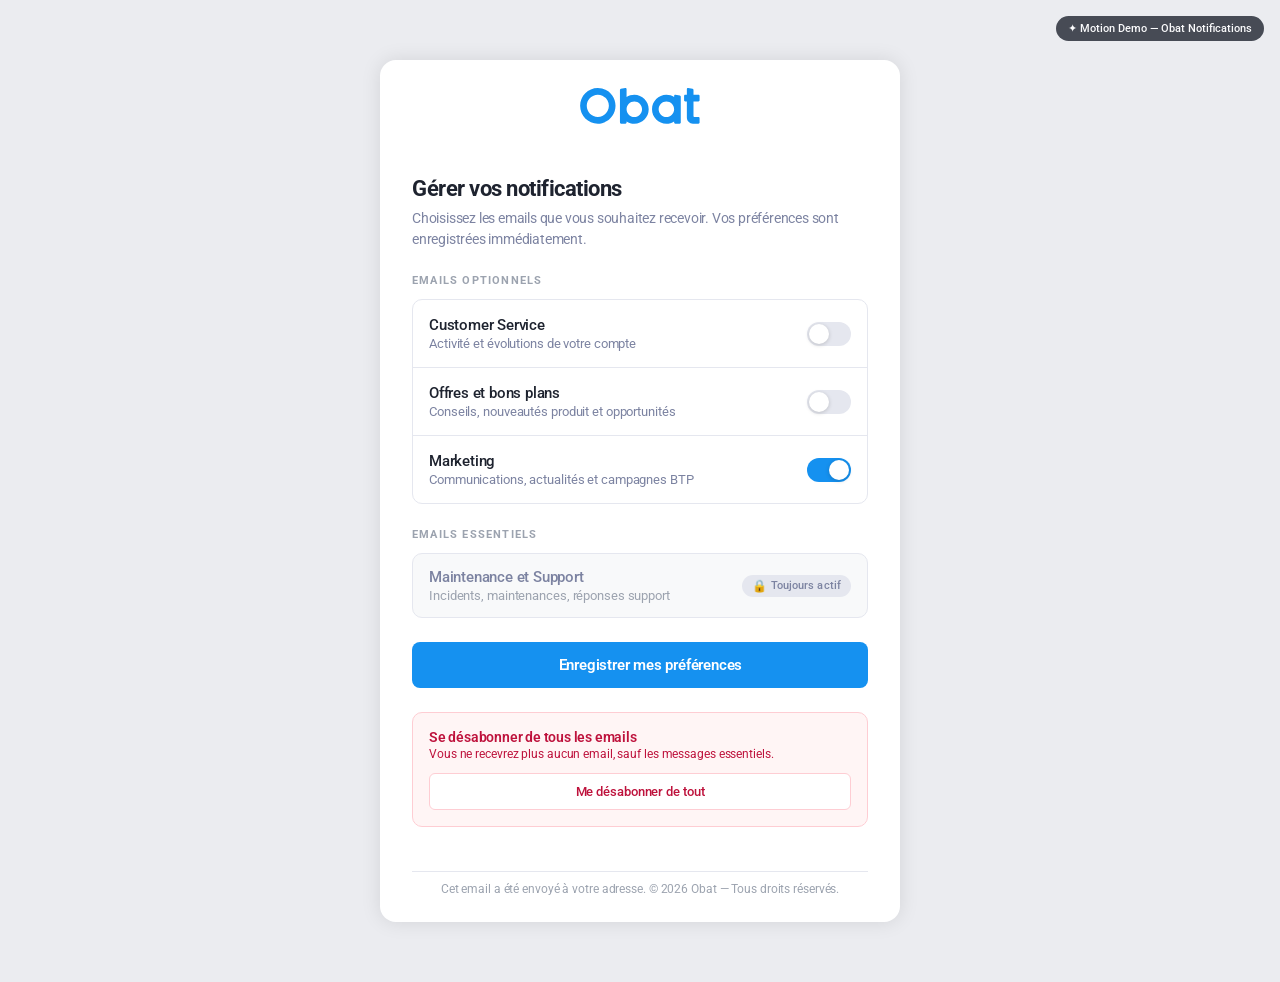
==== Test1/index.html @ bbacf0b9 "Rename index.html to index.html" ====
<!DOCTYPE html>
<html lang="fr">
<head>
  <meta charset="UTF-8" />
  <meta name="viewport" content="width=device-width, initial-scale=1.0" />
  <title>Obat — Gérer vos notifications (Motion Demo)</title>
  <link href="https://fonts.googleapis.com/css2?family=Roboto:wght@400;500;600;700&display=swap" rel="stylesheet" />
  <style>

    /* ── REDUCED MOTION — CRITICAL ── */
    @media (prefers-reduced-motion: reduce) {
      *, *::before, *::after {
        animation-duration: 0.01ms !important;
        transition-duration: 0.01ms !important;
      }
    }

    /* ── TOKENS ── */
    :root {
      --blue: #1591f0;
      --blue-hover: rgba(21,145,240,0.35);
      --black: #1e232f;
      --grey-text: #7c83a1;
      --grey-muted: #9ca3af;
      --grey-border: #e5e7ef;
      --grey-bg: #f8f9fa;
      --grey-toggle: #e5e7ef;
      --red: #be123c;
      --red-bg: #fff5f5;
      --red-border: #fecdd3;
      --green: #16a34a;
      --ease-spring: cubic-bezier(0.34, 1.56, 0.64, 1);
      --ease-out: cubic-bezier(0.16, 1, 0.3, 1);
    }

    *, *::before, *::after { box-sizing: border-box; margin: 0; padding: 0; }

    body {
      font-family: 'Roboto', sans-serif;
      background: #ebecf0;
      min-height: 100vh;
      display: flex;
      flex-direction: column;
      align-items: center;
      justify-content: center;
      padding: 60px 20px;
    }

    /* ── BADGE ── */
    .demo-badge {
      position: fixed; top: 16px; right: 16px;
      background: var(--black); color: white;
      font-size: 11px; font-weight: 500;
      padding: 6px 12px; border-radius: 99px;
      opacity: 0.8; z-index: 99;
    }

    /* ══════════════════════════════════════
       CARD — entrance animation (Jakub)
    ══════════════════════════════════════ */
    .card {
      background: white;
      border-radius: 16px;
      box-shadow: 0 0 20px rgba(0,0,0,0.10);
      width: 520px;
      max-width: 100%;
      overflow: hidden;

      /* Jakub entrance */
      animation: card-in 0.5s var(--ease-out) both;
    }

    @keyframes card-in {
      from {
        opacity: 0;
        transform: translateY(14px);
        filter: blur(5px);
      }
      to {
        opacity: 1;
        transform: translateY(0);
        filter: blur(0px);
      }
    }

    /* ── LOGO BAR ── */
    .logo-bar {
      display: flex;
      align-items: center;
      justify-content: center;
      padding: 28px 32px 24px;
    }
    .logo {
      font-size: 36px;
      font-weight: 700;
      color: var(--blue);
      letter-spacing: -1px;
    }

    /* ── BODY ── */
    .body {
      display: flex;
      flex-direction: column;
      gap: 24px;
      padding: 28px 32px;
    }

    /* ── TITLE BLOCK ── */
    .title-block { display: flex; flex-direction: column; gap: 6px; }
    .title {
      font-size: 22px; font-weight: 700;
      color: var(--black); letter-spacing: -0.5px;
      line-height: 1.2;
    }
    .subtitle {
      font-size: 14px; font-weight: 400;
      color: var(--grey-text); line-height: 1.5;
      letter-spacing: -0.2px;
    }

    /* ── SECTION LABEL ── */
    .section-label {
      font-size: 11px; font-weight: 700;
      color: var(--grey-muted);
      letter-spacing: 1.2px;
      text-transform: uppercase;
      margin-bottom: 12px;
    }

    /* ══════════════════════════════════════
       OPT ROWS — hover state (Jakub)
    ══════════════════════════════════════ */
    .opt-rows {
      border: 1px solid var(--grey-border);
      border-radius: 10px;
      overflow: hidden;
    }

    .opt-row {
      display: flex;
      align-items: center;
      justify-content: space-between;
      padding: 16px;
      cursor: pointer;
      /* Jakub hover */
      transition: background 160ms ease;
      position: relative;
    }
    .opt-row + .opt-row {
      border-top: 1px solid var(--grey-border);
    }
    .opt-row:hover { background: var(--grey-bg); }
    .opt-row:first-child { border-radius: 9px 9px 0 0; }
    .opt-row:last-child  { border-radius: 0 0 9px 9px; }

    .row-left { display: flex; flex-direction: column; gap: 2px; }
    .row-title {
      font-size: 15px; font-weight: 500;
      color: var(--black); letter-spacing: -0.2px;
    }
    .row-desc {
      font-size: 13px; font-weight: 400;
      color: var(--grey-text); letter-spacing: -0.1px;
    }

    /* ══════════════════════════════════════
       TOGGLE — spring thumb + squish (Jhey)
    ══════════════════════════════════════ */
    .toggle {
      width: 44px; height: 24px;
      background: var(--grey-toggle);
      border-radius: 99px;
      position: relative;
      cursor: pointer;
      flex-shrink: 0;
      /* background color transition */
      transition: background 260ms var(--ease-out);
      -webkit-tap-highlight-color: transparent;
      outline: none;
      border: none;
    }
    .toggle:focus-visible {
      box-shadow: 0 0 0 3px rgba(21,145,240,0.3);
    }
    .toggle.on { background: var(--blue); }

    /* Thumb */
    .toggle::after {
      content: '';
      position: absolute;
      top: 2px; left: 2px;
      width: 20px; height: 20px;
      background: white;
      border-radius: 50%;
      box-shadow: 0 1px 4px rgba(0,0,0,0.18);
      /* spring — Jhey */
      transition:
        transform 280ms var(--ease-spring),
        width 160ms var(--ease-out);
    }
    .toggle.on::after {
      transform: translateX(20px);
    }

    /* Squish au clic */
    .toggle:active::after {
      width: 24px;
    }
    .toggle.on:active::after {
      width: 24px;
      transform: translateX(16px);
    }

    /* ── TRANS ROW (locked) ── */
    .trans-row {
      background: var(--grey-bg);
      border: 1px solid var(--grey-border);
      border-radius: 10px;
      display: flex;
      align-items: center;
      justify-content: space-between;
      padding: 14px 16px;
    }
    .trans-left { display: flex; flex-direction: column; gap: 2px; }
    .trans-title {
      font-size: 15px; font-weight: 500;
      color: var(--grey-text); letter-spacing: -0.2px;
    }
    .trans-desc {
      font-size: 13px; font-weight: 400;
      color: var(--grey-muted); letter-spacing: -0.1px;
    }
    .lock-badge {
      display: flex; align-items: center; gap: 4px;
      background: var(--grey-border);
      padding: 4px 10px; border-radius: 20px;
      flex-shrink: 0;
      position: relative;
    }
    .lock-icon { font-size: 12px; }
    .lock-text {
      font-size: 11px; font-weight: 500;
      color: var(--grey-text); letter-spacing: 0.1px;
      white-space: nowrap;
    }

    /* Lock tooltip */
    .lock-badge::before {
      content: 'Impossible de désactiver';
      position: absolute;
      bottom: calc(100% + 8px);
      right: 0;
      background: var(--black);
      color: white;
      font-size: 11px;
      font-weight: 400;
      padding: 5px 10px;
      border-radius: 6px;
      white-space: nowrap;
      pointer-events: none;
      opacity: 0;
      transform: translateY(4px);
      transition: opacity 150ms ease, transform 150ms var(--ease-out);
    }
    .lock-badge::after {
      content: '';
      position: absolute;
      bottom: calc(100% + 3px);
      right: 16px;
      border: 5px solid transparent;
      border-top-color: var(--black);
      pointer-events: none;
      opacity: 0;
      transition: opacity 150ms ease;
    }
    .lock-badge:hover::before,
    .lock-badge:hover::after {
      opacity: 1;
      transform: translateY(0);
    }

    /* ══════════════════════════════════════
       CTA BUTTON — press + save feedback (Emil + Jakub)
    ══════════════════════════════════════ */
    .cta-btn {
      width: 100%;
      background: var(--blue);
      color: white;
      border: none;
      border-radius: 8px;
      padding: 14px 24px;
      font-family: 'Roboto', sans-serif;
      font-size: 15px;
      font-weight: 600;
      letter-spacing: -0.2px;
      cursor: pointer;
      display: flex;
      align-items: center;
      justify-content: center;
      gap: 8px;
      /* Emil press feedback */
      transition:
        transform 80ms ease,
        opacity 150ms ease,
        background 300ms var(--ease-out),
        box-shadow 200ms ease;
    }
    .cta-btn:hover {
      opacity: 0.92;
      box-shadow: 0 4px 20px var(--blue-hover);
    }
    .cta-btn:active {
      transform: scale(0.98);
      opacity: 0.85;
    }
    .cta-btn.success {
      background: var(--green);
      transform: scale(1.01);
      box-shadow: 0 4px 20px rgba(22,163,74,0.3);
    }
    .cta-btn .check-icon {
      display: inline-block;
      opacity: 0;
      transform: scale(0.5) rotate(-10deg);
      transition:
        opacity 200ms ease,
        transform 300ms var(--ease-spring);
    }
    .cta-btn.success .check-icon {
      opacity: 1;
      transform: scale(1) rotate(0deg);
    }

    /* ══════════════════════════════════════
       DANGER ZONE — friction visuelle (Emil)
    ══════════════════════════════════════ */
    .danger {
      background: var(--red-bg);
      border: 1px solid var(--red-border);
      border-radius: 10px;
      padding: 16px;
      display: flex;
      flex-direction: column;
      gap: 10px;
    }
    .danger-title {
      font-size: 14px; font-weight: 600;
      color: var(--red); letter-spacing: -0.2px;
    }
    .danger-desc {
      font-size: 12px; font-weight: 400;
      color: var(--red); letter-spacing: -0.1px;
      line-height: 1.5;
    }

    .danger-btn {
      width: 100%;
      background: white;
      border: 1px solid var(--red-border);
      border-radius: 6px;
      padding: 10px 16px;
      font-family: 'Roboto', sans-serif;
      font-size: 13px;
      font-weight: 500;
      color: var(--red);
      letter-spacing: -0.1px;
      cursor: pointer;
      /* Emil friction — transition plus lente = sentiment de poids */
      transition:
        background 200ms ease,
        color 200ms ease,
        border-color 200ms ease,
        transform 100ms ease;
    }
    .danger-btn:hover {
      background: #fff1f2;
      color: #9f1239;
      border-color: #fda4af;
    }
    .danger-btn:active {
      transform: scale(0.97);
    }

    /* Shake sur confirm */
    .danger-btn.shake {
      animation: shake 400ms ease;
    }
    @keyframes shake {
      0%   { transform: translateX(0); }
      15%  { transform: translateX(-5px); }
      30%  { transform: translateX(5px); }
      45%  { transform: translateX(-4px); }
      60%  { transform: translateX(4px); }
      75%  { transform: translateX(-2px); }
      90%  { transform: translateX(2px); }
      100% { transform: translateX(0); }
    }

    /* ── FOOTER ── */
    .footer-div {
      display: flex;
      flex-direction: column;
      gap: 8px;
      align-items: center;
      padding: 16px 32px 24px;
    }
    .sep {
      width: 100%;
      height: 1px;
      background: var(--grey-border);
    }
    .footer-text {
      font-size: 12px; font-weight: 400;
      color: var(--grey-muted);
      text-align: center;
      line-height: 1.5;
      letter-spacing: -0.1px;
    }

    /* ══════════════════════════════════════
       TOAST NOTIFICATION — Jakub
    ══════════════════════════════════════ */
    .toast {
      position: fixed;
      bottom: 32px;
      left: 50%;
      transform: translateX(-50%) translateY(80px);
      background: var(--black);
      color: white;
      font-size: 14px;
      font-weight: 500;
      padding: 12px 20px;
      border-radius: 10px;
      box-shadow: 0 8px 32px rgba(0,0,0,0.2);
      display: flex;
      align-items: center;
      gap: 8px;
      white-space: nowrap;
      z-index: 999;
      opacity: 0;
      transition:
        transform 380ms var(--ease-spring),
        opacity 300ms ease;
      pointer-events: none;
    }
    .toast.visible {
      opacity: 1;
      transform: translateX(-50%) translateY(0);
    }


  </style>
</head>
<body>

  <div class="demo-badge">✦ Motion Demo — Obat Notifications</div>

  <!-- Toast -->
  <div class="toast" id="toast">✓ Préférences enregistrées avec succès</div>

  <!-- ══ CARD ══ -->
  <div class="card">

    <!-- Logo -->
    <div class="logo-bar">
      <svg width="120" height="36" viewBox="0 0 163 49" fill="none" xmlns="http://www.w3.org/2000/svg">
        <path fill-rule="evenodd" clip-rule="evenodd" d="M24.088 48.6181C37.3913 48.6181 48.176 37.7344 48.176 24.309C48.176 10.8837 37.3913 0 24.088 0C10.7847 0 0 10.8837 0 24.309C0 37.7344 10.7847 48.6181 24.088 48.6181ZM24.088 39.5022C32.4024 39.5022 39.143 32.6997 39.143 24.309C39.143 15.9184 32.4024 9.11589 24.088 9.11589C15.7736 9.11589 9.033 15.9184 9.033 24.309C9.033 32.6997 15.7736 39.5022 24.088 39.5022ZM54.1982 2.52674C54.1982 1.78261 54.7308 1.14922 55.4574 1.02768V1.02633L61.4794 0.0215545C62.3974 -0.131052 63.2312 0.582013 63.2312 1.52061V12.2206C66.2729 10.2557 69.8901 9.11583 73.7696 9.11583C84.5785 9.11583 93.3411 17.9589 93.3411 28.8669C93.3411 39.7749 84.5785 48.618 73.7696 48.618C69.8901 48.618 66.2729 47.4782 63.2312 45.5132V47.0987C63.2312 47.9374 62.5567 48.618 61.7257 48.618H55.7037C54.8726 48.618 54.1982 47.9374 54.1982 47.0987V2.52674ZM73.7696 39.5021C79.5896 39.5021 84.3081 34.7403 84.3081 28.8669C84.3081 22.9936 79.5896 18.2317 73.7696 18.2317C67.9497 18.2317 63.2312 22.9936 63.2312 28.8669C63.2312 34.7403 67.9497 39.5021 73.7696 39.5021ZM117.43 48.6181C121.31 48.6181 124.927 47.4783 127.969 45.5133V47.0988C127.969 47.9375 128.643 48.6181 129.474 48.6181H135.496C136.327 48.6181 137.002 47.9375 137.002 47.0988V11.6535C137.002 10.9107 136.469 10.276 135.744 10.1544L129.722 9.14157C128.804 8.98761 127.969 9.70202 127.969 10.6406V12.2207C124.927 10.2557 121.31 9.11591 117.43 9.11591C106.621 9.11591 97.8586 17.959 97.8586 28.867C97.8586 39.775 106.621 48.6181 117.43 48.6181ZM117.43 39.5022C123.25 39.5022 127.969 34.7403 127.969 28.867C127.969 22.9937 123.25 18.2318 117.43 18.2318C111.61 18.2318 106.892 22.9937 106.892 28.867C106.892 34.7403 111.61 39.5022 117.43 39.5022ZM147.033 0.0243802C146.116 -0.129577 145.28 0.584838 145.28 1.52344V9.11596H143.022C142.191 9.11596 141.517 9.79661 141.517 10.6353V16.7125C141.517 17.5512 142.191 18.2318 143.022 18.2318H145.28V40.2612C145.28 44.8773 148.988 48.6181 153.561 48.6181H161.088C161.919 48.6181 162.594 47.9375 162.594 47.0988V41.0216C162.594 40.1829 161.919 39.5023 161.088 39.5023H155.818C154.987 39.5023 154.313 38.8216 154.313 37.9829V18.2318H161.088C161.919 18.2318 162.594 17.5512 162.594 16.7125V10.6353C162.594 9.79661 161.919 9.11596 161.088 9.11596H154.313V2.53631C154.313 1.79354 153.782 1.1588 153.055 1.03726L147.033 0.0243802Z" fill="#1591F0"/>
      </svg>
    </div>

    <!-- Body -->
    <div class="body">

      <!-- Title -->
      <div class="title-block">
        <p class="title">Gérer vos notifications</p>
        <p class="subtitle">Choisissez les emails que vous souhaitez recevoir. Vos préférences sont enregistrées immédiatement.</p>
      </div>

      <!-- Optional emails -->
      <div>
        <p class="section-label">Emails optionnels</p>
        <div class="opt-rows">

          <div class="opt-row" onclick="toggleRow(this)">
            <div class="row-left">
              <p class="row-title">Customer Service</p>
              <p class="row-desc">Activité et évolutions de votre compte</p>
            </div>
            <button class="toggle" aria-label="Activer Customer Service" role="switch" aria-checked="false"></button>
          </div>

          <div class="opt-row" onclick="toggleRow(this)">
            <div class="row-left">
              <p class="row-title">Offres et bons plans</p>
              <p class="row-desc">Conseils, nouveautés produit et opportunités</p>
            </div>
            <button class="toggle" aria-label="Activer Offres" role="switch" aria-checked="false"></button>
          </div>

          <div class="opt-row" onclick="toggleRow(this)">
            <div class="row-left">
              <p class="row-title">Marketing</p>
              <p class="row-desc">Communications, actualités et campagnes BTP</p>
            </div>
            <button class="toggle on" aria-label="Activer Marketing" role="switch" aria-checked="true"></button>
          </div>

        </div>
      </div>

      <!-- Essential emails -->
      <div>
        <p class="section-label">Emails essentiels</p>
        <div class="trans-row">
          <div class="trans-left">
            <p class="trans-title">Maintenance et Support</p>
            <p class="trans-desc">Incidents, maintenances, réponses support</p>
          </div>
          <div class="lock-badge">
            <span class="lock-icon">🔒</span>
            <span class="lock-text">Toujours actif</span>
          </div>
        </div>
      </div>

      <!-- CTA -->
      <button class="cta-btn" id="ctaBtn" onclick="savePreferences()">
        <span class="check-icon">✓</span>
        <span class="btn-text">Enregistrer mes préférences</span>
      </button>

      <!-- Danger zone -->
      <div class="danger">
        <div>
          <p class="danger-title">Se désabonner de tous les emails</p>
          <p class="danger-desc">Vous ne recevrez plus aucun email, sauf les messages essentiels.</p>
        </div>
        <button class="danger-btn" id="dangerBtn" onclick="confirmUnsubscribe()">
          Me désabonner de tout
        </button>
      </div>

    </div>

    <!-- Footer -->
    <div class="footer-div">
      <div class="sep"></div>
      <p class="footer-text">Cet email a été envoyé à votre adresse. © 2026 Obat — Tous droits réservés.</p>
    </div>

  </div>


  <script>
    /* ══ TOGGLE ══ */
    function toggleRow(row) {
      // Ignore si le clic vient du bouton directement
      const toggle = row.querySelector('.toggle');
      const isOn = toggle.classList.toggle('on');
      toggle.setAttribute('aria-checked', isOn);
    }

    // Empêcher double-trigger quand on clique directement sur le toggle
    document.querySelectorAll('.toggle').forEach(t => {
      t.addEventListener('click', e => e.stopPropagation());
      t.addEventListener('click', () => {
        const isOn = t.classList.toggle('on');
        t.setAttribute('aria-checked', isOn);
      });
    });

    /* ══ SAVE PREFERENCES ══ */
    let saving = false;
    function savePreferences() {
      if (saving) return;
      saving = true;

      const btn = document.getElementById('ctaBtn');
      const btnText = btn.querySelector('.btn-text');

      btn.classList.add('success');
      btnText.textContent = 'Préférences enregistrées';

      // Toast
      const toast = document.getElementById('toast');
      toast.classList.add('visible');

      setTimeout(() => {
        btn.classList.remove('success');
        btnText.textContent = 'Enregistrer mes préférences';
        toast.classList.remove('visible');
        saving = false;
      }, 2800);
    }

    /* ══ DANGER — shake ══ */
    let confirmStep = 0;
    function confirmUnsubscribe() {
      const btn = document.getElementById('dangerBtn');

      if (confirmStep === 0) {
        // Premier clic — demander confirmation
        btn.textContent = 'Confirmer le désabonnement ?';
        btn.style.background = '#fff1f2';
        btn.style.color = '#9f1239';
        confirmStep = 1;

        // Reset auto après 3s
        setTimeout(() => {
          if (confirmStep === 1) {
            btn.textContent = 'Me désabonner de tout';
            btn.style.background = '';
            btn.style.color = '';
            confirmStep = 0;
          }
        }, 3000);

      } else {
        // Deuxième clic — shake
        btn.classList.remove('shake');
        void btn.offsetWidth; // reflow
        btn.classList.add('shake');
        btn.textContent = 'Me désabonner de tout';
        btn.style.background = '';
        btn.style.color = '';
        confirmStep = 0;

        btn.addEventListener('animationend', () => {
          btn.classList.remove('shake');
        }, { once: true });
      }
    }
  </script>

</body>
</html>
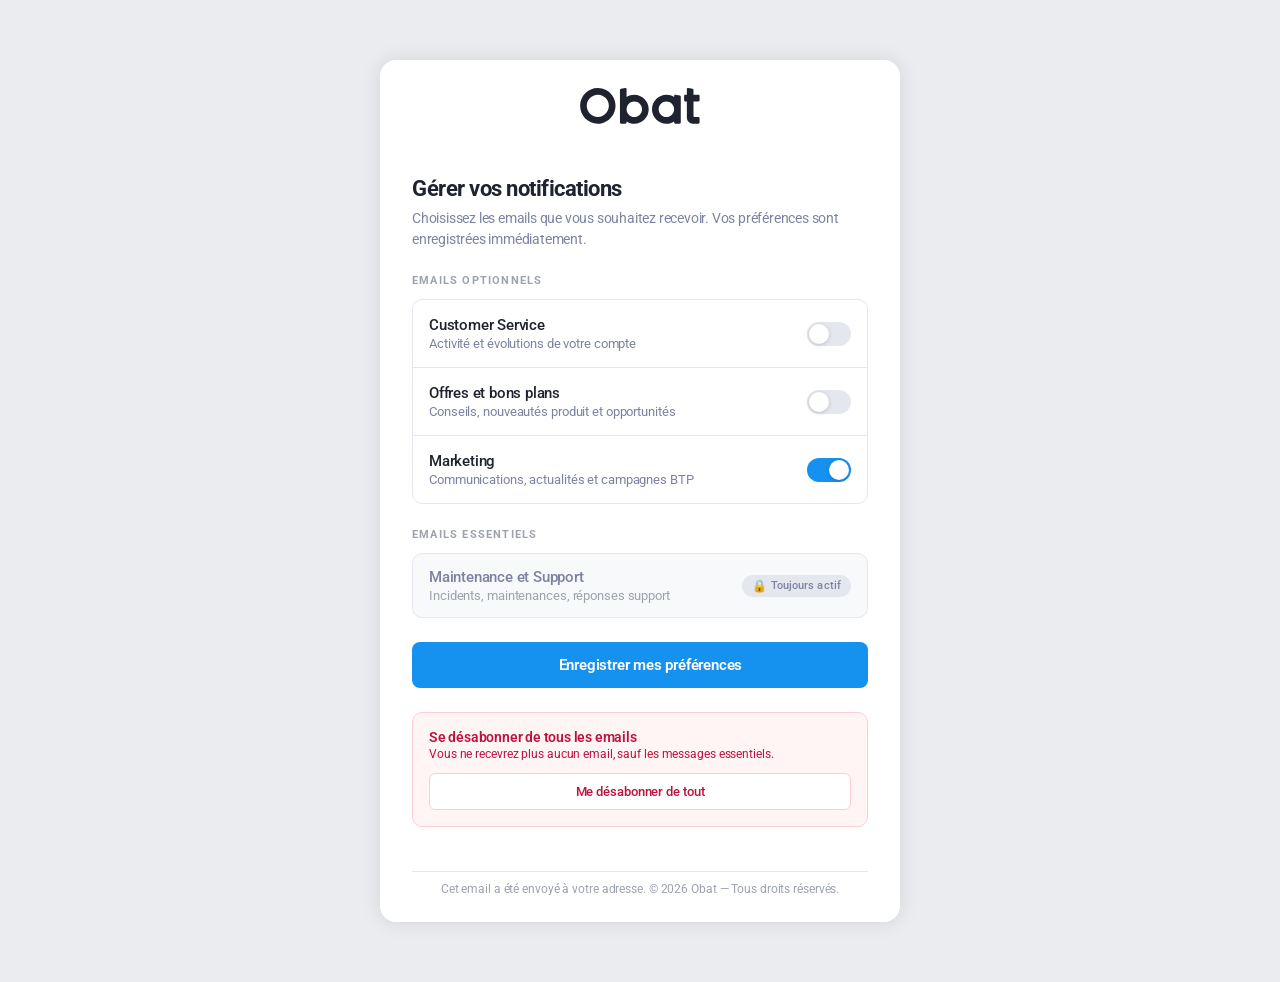
==== commit 180b9826: "Update: noindex, suppression demo-badge, logo noir - Ajout meta robots noindex/nofollow - Suppressio" ====
--- a/Test1/index.html
+++ b/Test1/index.html
@@ -1,8 +1,10 @@
 <!DOCTYPE html>
 <html lang="fr">
 <head>
+  <meta name="robots" content="noindex, nofollow">
   <meta charset="UTF-8" />
   <meta name="viewport" content="width=device-width, initial-scale=1.0" />
+  <meta name="robots" content="noindex, nofollow" />
   <title>Obat — Gérer vos notifications (Motion Demo)</title>
   <link href="https://fonts.googleapis.com/css2?family=Roboto:wght@400;500;600;700&display=swap" rel="stylesheet" />
   <style>
@@ -453,8 +455,6 @@
 </head>
 <body>
 
-  <div class="demo-badge">✦ Motion Demo — Obat Notifications</div>
-
   <!-- Toast -->
   <div class="toast" id="toast">✓ Préférences enregistrées avec succès</div>
 
@@ -464,7 +464,7 @@
     <!-- Logo -->
     <div class="logo-bar">
       <svg width="120" height="36" viewBox="0 0 163 49" fill="none" xmlns="http://www.w3.org/2000/svg">
-        <path fill-rule="evenodd" clip-rule="evenodd" d="M24.088 48.6181C37.3913 48.6181 48.176 37.7344 48.176 24.309C48.176 10.8837 37.3913 0 24.088 0C10.7847 0 0 10.8837 0 24.309C0 37.7344 10.7847 48.6181 24.088 48.6181ZM24.088 39.5022C32.4024 39.5022 39.143 32.6997 39.143 24.309C39.143 15.9184 32.4024 9.11589 24.088 9.11589C15.7736 9.11589 9.033 15.9184 9.033 24.309C9.033 32.6997 15.7736 39.5022 24.088 39.5022ZM54.1982 2.52674C54.1982 1.78261 54.7308 1.14922 55.4574 1.02768V1.02633L61.4794 0.0215545C62.3974 -0.131052 63.2312 0.582013 63.2312 1.52061V12.2206C66.2729 10.2557 69.8901 9.11583 73.7696 9.11583C84.5785 9.11583 93.3411 17.9589 93.3411 28.8669C93.3411 39.7749 84.5785 48.618 73.7696 48.618C69.8901 48.618 66.2729 47.4782 63.2312 45.5132V47.0987C63.2312 47.9374 62.5567 48.618 61.7257 48.618H55.7037C54.8726 48.618 54.1982 47.9374 54.1982 47.0987V2.52674ZM73.7696 39.5021C79.5896 39.5021 84.3081 34.7403 84.3081 28.8669C84.3081 22.9936 79.5896 18.2317 73.7696 18.2317C67.9497 18.2317 63.2312 22.9936 63.2312 28.8669C63.2312 34.7403 67.9497 39.5021 73.7696 39.5021ZM117.43 48.6181C121.31 48.6181 124.927 47.4783 127.969 45.5133V47.0988C127.969 47.9375 128.643 48.6181 129.474 48.6181H135.496C136.327 48.6181 137.002 47.9375 137.002 47.0988V11.6535C137.002 10.9107 136.469 10.276 135.744 10.1544L129.722 9.14157C128.804 8.98761 127.969 9.70202 127.969 10.6406V12.2207C124.927 10.2557 121.31 9.11591 117.43 9.11591C106.621 9.11591 97.8586 17.959 97.8586 28.867C97.8586 39.775 106.621 48.6181 117.43 48.6181ZM117.43 39.5022C123.25 39.5022 127.969 34.7403 127.969 28.867C127.969 22.9937 123.25 18.2318 117.43 18.2318C111.61 18.2318 106.892 22.9937 106.892 28.867C106.892 34.7403 111.61 39.5022 117.43 39.5022ZM147.033 0.0243802C146.116 -0.129577 145.28 0.584838 145.28 1.52344V9.11596H143.022C142.191 9.11596 141.517 9.79661 141.517 10.6353V16.7125C141.517 17.5512 142.191 18.2318 143.022 18.2318H145.28V40.2612C145.28 44.8773 148.988 48.6181 153.561 48.6181H161.088C161.919 48.6181 162.594 47.9375 162.594 47.0988V41.0216C162.594 40.1829 161.919 39.5023 161.088 39.5023H155.818C154.987 39.5023 154.313 38.8216 154.313 37.9829V18.2318H161.088C161.919 18.2318 162.594 17.5512 162.594 16.7125V10.6353C162.594 9.79661 161.919 9.11596 161.088 9.11596H154.313V2.53631C154.313 1.79354 153.782 1.1588 153.055 1.03726L147.033 0.0243802Z" fill="#1591F0"/>
+        <path fill-rule="evenodd" clip-rule="evenodd" d="M24.088 48.6181C37.3913 48.6181 48.176 37.7344 48.176 24.309C48.176 10.8837 37.3913 0 24.088 0C10.7847 0 0 10.8837 0 24.309C0 37.7344 10.7847 48.6181 24.088 48.6181ZM24.088 39.5022C32.4024 39.5022 39.143 32.6997 39.143 24.309C39.143 15.9184 32.4024 9.11589 24.088 9.11589C15.7736 9.11589 9.033 15.9184 9.033 24.309C9.033 32.6997 15.7736 39.5022 24.088 39.5022ZM54.1982 2.52674C54.1982 1.78261 54.7308 1.14922 55.4574 1.02768V1.02633L61.4794 0.0215545C62.3974 -0.131052 63.2312 0.582013 63.2312 1.52061V12.2206C66.2729 10.2557 69.8901 9.11583 73.7696 9.11583C84.5785 9.11583 93.3411 17.9589 93.3411 28.8669C93.3411 39.7749 84.5785 48.618 73.7696 48.618C69.8901 48.618 66.2729 47.4782 63.2312 45.5132V47.0987C63.2312 47.9374 62.5567 48.618 61.7257 48.618H55.7037C54.8726 48.618 54.1982 47.9374 54.1982 47.0987V2.52674ZM73.7696 39.5021C79.5896 39.5021 84.3081 34.7403 84.3081 28.8669C84.3081 22.9936 79.5896 18.2317 73.7696 18.2317C67.9497 18.2317 63.2312 22.9936 63.2312 28.8669C63.2312 34.7403 67.9497 39.5021 73.7696 39.5021ZM117.43 48.6181C121.31 48.6181 124.927 47.4783 127.969 45.5133V47.0988C127.969 47.9375 128.643 48.6181 129.474 48.6181H135.496C136.327 48.6181 137.002 47.9375 137.002 47.0988V11.6535C137.002 10.9107 136.469 10.276 135.744 10.1544L129.722 9.14157C128.804 8.98761 127.969 9.70202 127.969 10.6406V12.2207C124.927 10.2557 121.31 9.11591 117.43 9.11591C106.621 9.11591 97.8586 17.959 97.8586 28.867C97.8586 39.775 106.621 48.6181 117.43 48.6181ZM117.43 39.5022C123.25 39.5022 127.969 34.7403 127.969 28.867C127.969 22.9937 123.25 18.2318 117.43 18.2318C111.61 18.2318 106.892 22.9937 106.892 28.867C106.892 34.7403 111.61 39.5022 117.43 39.5022ZM147.033 0.0243802C146.116 -0.129577 145.28 0.584838 145.28 1.52344V9.11596H143.022C142.191 9.11596 141.517 9.79661 141.517 10.6353V16.7125C141.517 17.5512 142.191 18.2318 143.022 18.2318H145.28V40.2612C145.28 44.8773 148.988 48.6181 153.561 48.6181H161.088C161.919 48.6181 162.594 47.9375 162.594 47.0988V41.0216C162.594 40.1829 161.919 39.5023 161.088 39.5023H155.818C154.987 39.5023 154.313 38.8216 154.313 37.9829V18.2318H161.088C161.919 18.2318 162.594 17.5512 162.594 16.7125V10.6353C162.594 9.79661 161.919 9.11596 161.088 9.11596H154.313V2.53631C154.313 1.79354 153.782 1.1588 153.055 1.03726L147.033 0.0243802Z" fill="var(--black)"/>
       </svg>
     </div>
 
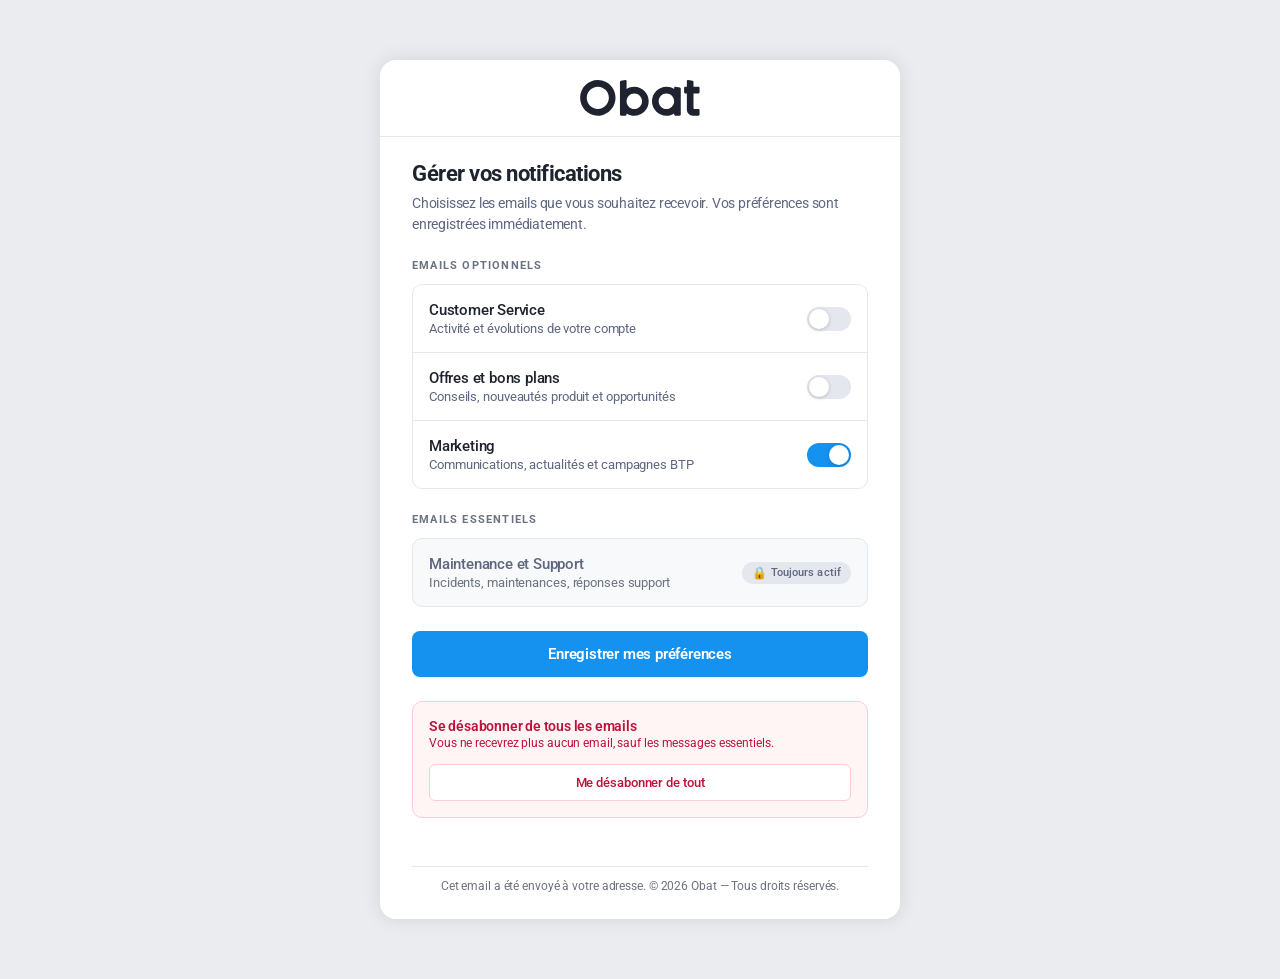
==== commit fe10b290: "design: fix spacing, contrast, alignment and focus states - Improve grey token contrast to meet WCAG" ====
--- a/Test1/index.html
+++ b/Test1/index.html
@@ -1,7 +1,6 @@
 <!DOCTYPE html>
 <html lang="fr">
 <head>
-  <meta name="robots" content="noindex, nofollow">
   <meta charset="UTF-8" />
   <meta name="viewport" content="width=device-width, initial-scale=1.0" />
   <meta name="robots" content="noindex, nofollow" />
@@ -22,8 +21,8 @@
       --blue: #1591f0;
       --blue-hover: rgba(21,145,240,0.35);
       --black: #1e232f;
-      --grey-text: #7c83a1;
-      --grey-muted: #9ca3af;
+      --grey-text: #5e6680;
+      --grey-muted: #6b7280;
       --grey-border: #e5e7ef;
       --grey-bg: #f8f9fa;
       --grey-toggle: #e5e7ef;
@@ -90,7 +89,8 @@
       display: flex;
       align-items: center;
       justify-content: center;
-      padding: 28px 32px 24px;
+      padding: 20px 32px;
+      border-bottom: 1px solid var(--grey-border);
     }
     .logo {
       font-size: 36px;
@@ -104,7 +104,7 @@
       display: flex;
       flex-direction: column;
       gap: 24px;
-      padding: 28px 32px;
+      padding: 24px 32px 28px;
     }
 
     /* ── TITLE BLOCK ── */
@@ -151,7 +151,7 @@
     .opt-row + .opt-row {
       border-top: 1px solid var(--grey-border);
     }
-    .opt-row:hover { background: var(--grey-bg); }
+    .opt-row:hover { background: #eff0f5; }
     .opt-row:first-child { border-radius: 9px 9px 0 0; }
     .opt-row:last-child  { border-radius: 0 0 9px 9px; }
 
@@ -221,7 +221,7 @@
       display: flex;
       align-items: center;
       justify-content: space-between;
-      padding: 14px 16px;
+      padding: 16px;
     }
     .trans-left { display: flex; flex-direction: column; gap: 2px; }
     .trans-title {
@@ -299,7 +299,7 @@
       display: flex;
       align-items: center;
       justify-content: center;
-      gap: 8px;
+      gap: 0;
       /* Emil press feedback */
       transition:
         transform 80ms ease,
@@ -307,6 +307,10 @@
         background 300ms var(--ease-out),
         box-shadow 200ms ease;
     }
+    .cta-btn:focus-visible {
+      outline: 3px solid rgba(21,145,240,0.45);
+      outline-offset: 2px;
+    }
     .cta-btn:hover {
       opacity: 0.92;
       box-shadow: 0 4px 20px var(--blue-hover);
@@ -323,13 +327,20 @@
     .cta-btn .check-icon {
       display: inline-block;
       opacity: 0;
+      width: 0;
+      overflow: hidden;
+      margin-right: 0;
       transform: scale(0.5) rotate(-10deg);
       transition:
         opacity 200ms ease,
-        transform 300ms var(--ease-spring);
+        transform 300ms var(--ease-spring),
+        width 220ms var(--ease-out),
+        margin-right 220ms var(--ease-out);
     }
     .cta-btn.success .check-icon {
       opacity: 1;
+      width: 1em;
+      margin-right: 8px;
       transform: scale(1) rotate(0deg);
     }
 
@@ -343,7 +354,7 @@
       padding: 16px;
       display: flex;
       flex-direction: column;
-      gap: 10px;
+      gap: 12px;
     }
     .danger-title {
       font-size: 14px; font-weight: 600;
@@ -374,6 +385,10 @@
         border-color 200ms ease,
         transform 100ms ease;
     }
+    .danger-btn:focus-visible {
+      outline: 3px solid rgba(190,18,60,0.3);
+      outline-offset: 2px;
+    }
     .danger-btn:hover {
       background: #fff1f2;
       color: #9f1239;
@@ -402,9 +417,9 @@
     .footer-div {
       display: flex;
       flex-direction: column;
-      gap: 8px;
+      gap: 10px;
       align-items: center;
-      padding: 16px 32px 24px;
+      padding: 20px 32px 24px;
     }
     .sep {
       width: 100%;
